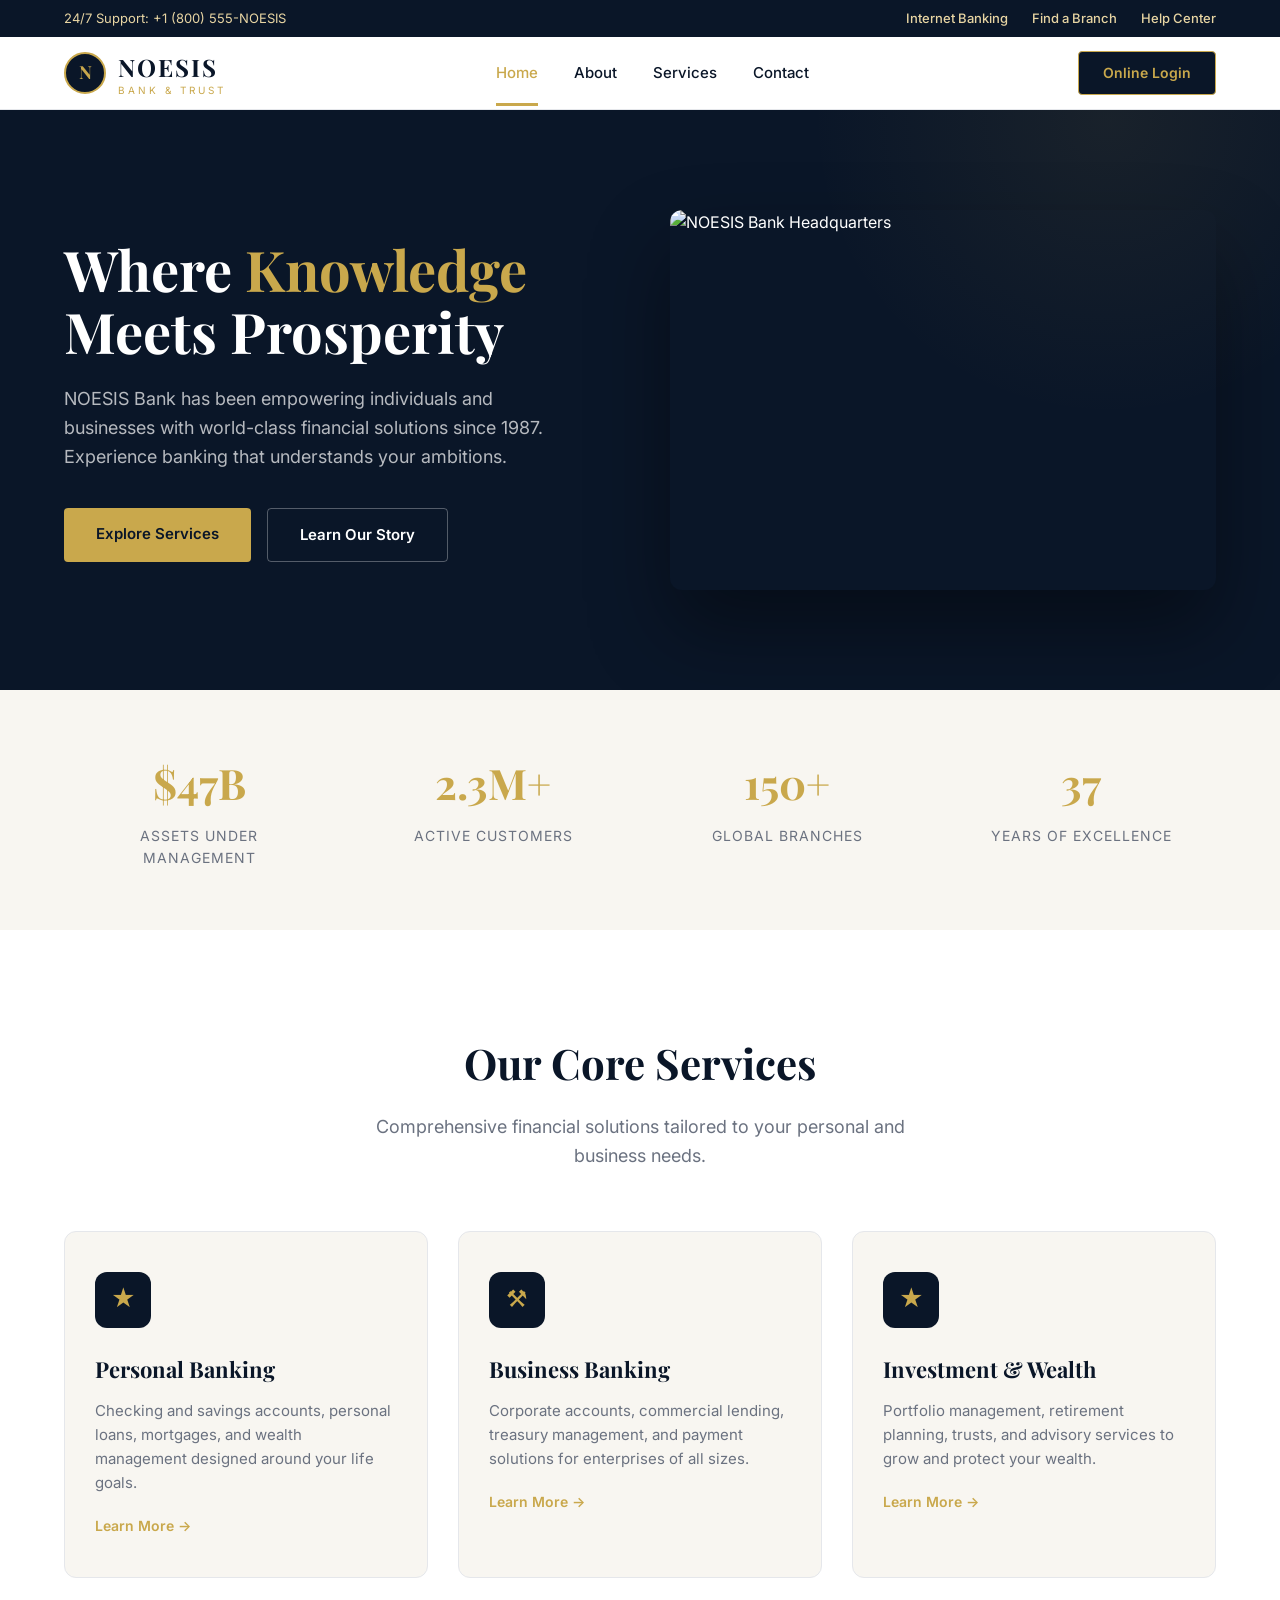
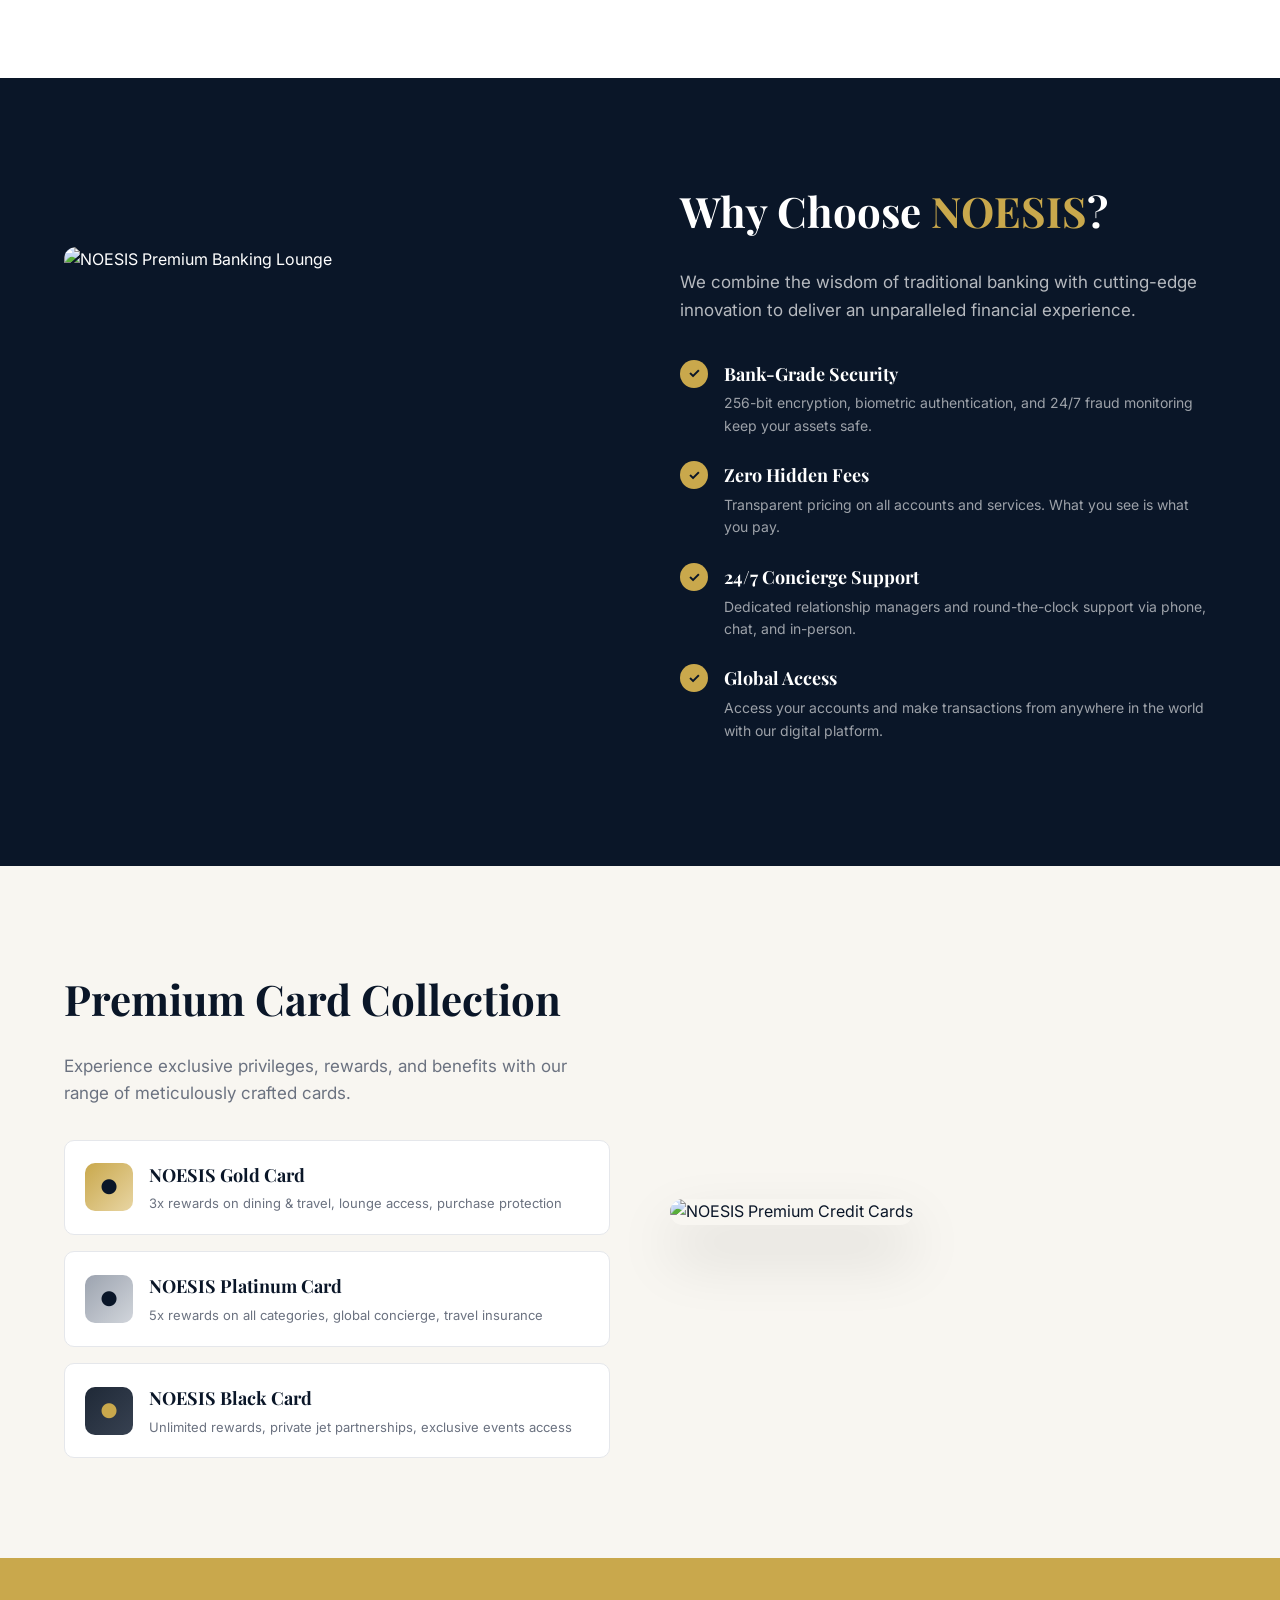
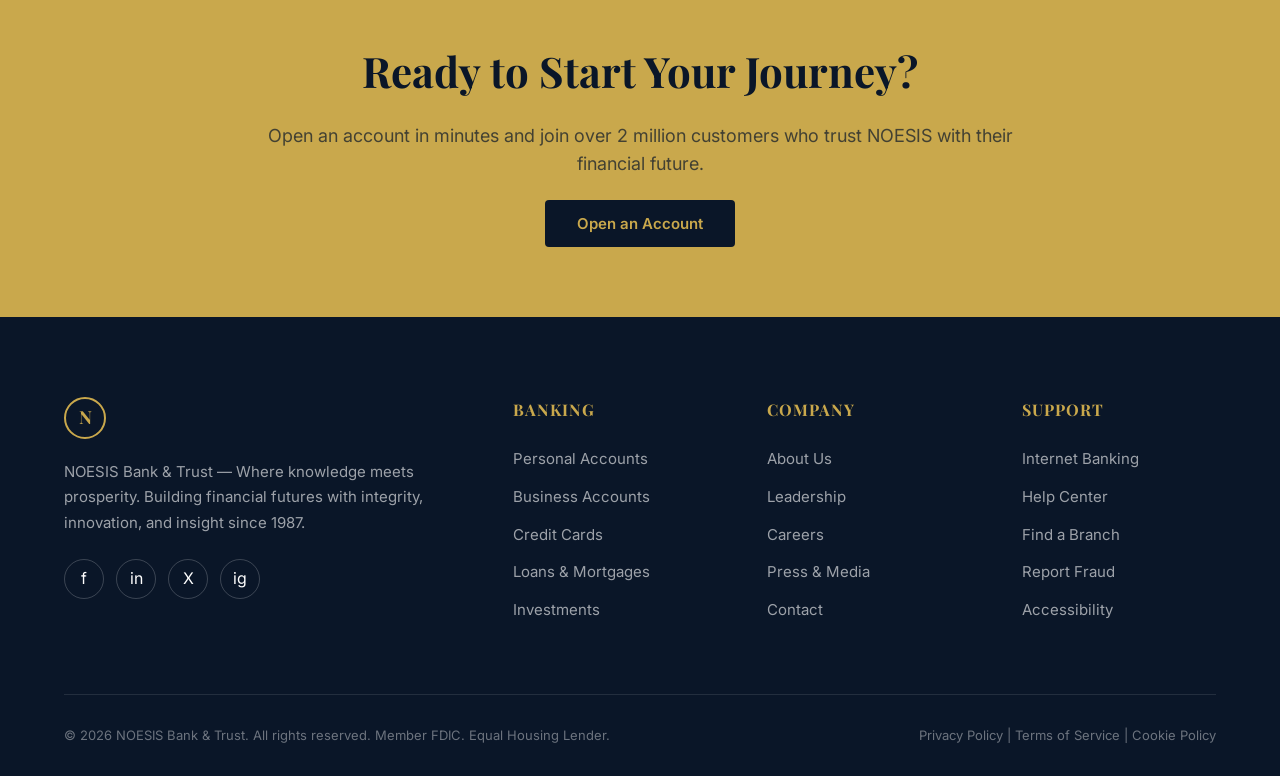
==== index.html @ 294a94d2 "Create index.html" ====
<!DOCTYPE html>
<html lang="en">
<head>
    <meta charset="UTF-8">
    <meta name="viewport" content="width=device-width, initial-scale=1.0">
    <title>NOESIS Bank — Knowledge. Trust. Growth.</title>
    <link href="https://fonts.googleapis.com/css2?family=Playfair+Display:wght@400;600;700&family=Inter:wght@300;400;500;600;700&display=swap" rel="stylesheet">
    <style>
        :root {
            --navy: #0a1628;
            --navy-light: #1a2a4a;
            --gold: #c9a84c;
            --gold-light: #e8d5a3;
            --white: #ffffff;
            --offwhite: #f8f6f1;
            --gray: #6b7280;
            --light-gray: #e5e7eb;
        }
        * { margin: 0; padding: 0; box-sizing: border-box; }
        body { font-family: 'Inter', sans-serif; color: var(--navy); background: var(--white); line-height: 1.6; }
        h1, h2, h3, h4 { font-family: 'Playfair Display', serif; }
        a { text-decoration: none; color: inherit; }

        /* Top Bar */
        .top-bar { background: var(--navy); color: var(--gold-light); padding: 8px 0; font-size: 13px; }
        .top-bar .container { max-width: 1200px; margin: 0 auto; padding: 0 24px; display: flex; justify-content: space-between; align-items: center; }
        .top-bar a { color: var(--gold-light); margin-left: 20px; font-weight: 500; }
        .top-bar a:hover { color: var(--gold); }

        /* Navbar */
        nav { background: var(--white); border-bottom: 1px solid var(--light-gray); position: sticky; top: 0; z-index: 100; }
        nav .container { max-width: 1200px; margin: 0 auto; padding: 0 24px; display: flex; justify-content: space-between; align-items: center; height: 72px; }
        .logo { display: flex; align-items: center; gap: 12px; }
        .logo-icon { width: 42px; height: 42px; background: var(--navy); border-radius: 50%; display: flex; align-items: center; justify-content: center; color: var(--gold); font-weight: 700; font-size: 18px; font-family: 'Playfair Display', serif; border: 2px solid var(--gold); }
        .logo-text { font-family: 'Playfair Display', serif; font-size: 24px; font-weight: 700; color: var(--navy); letter-spacing: 2px; }
        .logo-sub { font-size: 10px; color: var(--gold); letter-spacing: 3px; text-transform: uppercase; margin-top: -4px; }
        .nav-links { display: flex; gap: 36px; list-style: none; }
        .nav-links a { font-weight: 500; font-size: 15px; color: var(--navy); transition: color 0.3s; position: relative; }
        .nav-links a:hover, .nav-links a.active { color: var(--gold); }
        .nav-links a.active::after { content: ''; position: absolute; bottom: -24px; left: 0; right: 0; height: 3px; background: var(--gold); }
        .nav-cta { background: var(--navy); color: var(--gold); padding: 10px 24px; border-radius: 4px; font-weight: 600; font-size: 14px; border: 1px solid var(--gold); transition: all 0.3s; }
        .nav-cta:hover { background: var(--gold); color: var(--navy); }

        /* Hero */
        .hero { background: var(--navy); color: var(--white); padding: 100px 0; position: relative; overflow: hidden; }
        .hero::before { content: ''; position: absolute; top: -50%; right: -10%; width: 600px; height: 600px; background: radial-gradient(circle, rgba(201,168,76,0.08) 0%, transparent 70%); border-radius: 50%; }
        .hero .container { max-width: 1200px; margin: 0 auto; padding: 0 24px; display: grid; grid-template-columns: 1fr 1fr; gap: 60px; align-items: center; }
        .hero-content h1 { font-size: 56px; line-height: 1.1; margin-bottom: 24px; color: var(--white); }
        .hero-content h1 span { color: var(--gold); }
        .hero-content p { font-size: 18px; color: rgba(255,255,255,0.7); margin-bottom: 36px; max-width: 480px; }
        .hero-btns { display: flex; gap: 16px; }
        .btn-primary { background: var(--gold); color: var(--navy); padding: 14px 32px; border-radius: 4px; font-weight: 600; font-size: 15px; border: none; cursor: pointer; transition: all 0.3s; }
        .btn-primary:hover { background: var(--gold-light); transform: translateY(-2px); }
        .btn-secondary { background: transparent; color: var(--white); padding: 14px 32px; border-radius: 4px; font-weight: 600; font-size: 15px; border: 1px solid rgba(255,255,255,0.3); cursor: pointer; transition: all 0.3s; }
        .btn-secondary:hover { border-color: var(--gold); color: var(--gold); }
        .hero-img { border-radius: 12px; overflow: hidden; box-shadow: 0 40px 80px rgba(0,0,0,0.4); }
        .hero-img img { width: 100%; height: 380px; object-fit: cover; display: block; }

        /* Stats Bar */
        .stats-bar { background: var(--offwhite); padding: 40px 0; }
        .stats-bar .container { max-width: 1200px; margin: 0 auto; padding: 0 24px; display: grid; grid-template-columns: repeat(4, 1fr); gap: 24px; }
        .stat-item { text-align: center; padding: 20px; }
        .stat-number { font-family: 'Playfair Display', serif; font-size: 42px; font-weight: 700; color: var(--gold); }
        .stat-label { font-size: 14px; color: var(--gray); margin-top: 8px; text-transform: uppercase; letter-spacing: 1px; }

        /* Services Preview */
        .services-preview { padding: 100px 0; background: var(--white); }
        .services-preview .container { max-width: 1200px; margin: 0 auto; padding: 0 24px; }
        .section-header { text-align: center; margin-bottom: 60px; }
        .section-header h2 { font-size: 42px; margin-bottom: 16px; }
        .section-header p { color: var(--gray); font-size: 18px; max-width: 600px; margin: 0 auto; }
        .services-grid { display: grid; grid-template-columns: repeat(3, 1fr); gap: 30px; }
        .service-card { background: var(--offwhite); padding: 40px 30px; border-radius: 12px; border: 1px solid var(--light-gray); transition: all 0.3s; }
        .service-card:hover { transform: translateY(-8px); box-shadow: 0 20px 40px rgba(0,0,0,0.08); border-color: var(--gold); }
        .service-icon { width: 56px; height: 56px; background: var(--navy); border-radius: 12px; display: flex; align-items: center; justify-content: center; color: var(--gold); font-size: 24px; margin-bottom: 24px; }
        .service-card h3 { font-size: 22px; margin-bottom: 12px; }
        .service-card p { color: var(--gray); font-size: 15px; margin-bottom: 20px; }
        .service-card a { color: var(--gold); font-weight: 600; font-size: 14px; display: flex; align-items: center; gap: 8px; }
        .service-card a:hover { color: var(--navy); }

        /* Why Choose Us */
        .why-us { padding: 100px 0; background: var(--navy); color: var(--white); }
        .why-us .container { max-width: 1200px; margin: 0 auto; padding: 0 24px; display: grid; grid-template-columns: 1fr 1fr; gap: 80px; align-items: center; }
        .why-us-img { border-radius: 12px; overflow: hidden; }
        .why-us-img img { width: 100%; height: 450px; object-fit: cover; display: block; }
        .why-us-content h2 { font-size: 42px; margin-bottom: 24px; }
        .why-us-content h2 span { color: var(--gold); }
        .why-us-content p { color: rgba(255,255,255,0.7); font-size: 17px; margin-bottom: 36px; }
        .feature-list { list-style: none; }
        .feature-list li { display: flex; align-items: flex-start; gap: 16px; margin-bottom: 24px; }
        .feature-check { width: 28px; height: 28px; background: var(--gold); border-radius: 50%; display: flex; align-items: center; justify-content: center; color: var(--navy); font-weight: 700; flex-shrink: 0; font-size: 14px; }
        .feature-list li div h4 { font-size: 18px; margin-bottom: 4px; }
        .feature-list li div p { color: rgba(255,255,255,0.6); font-size: 14px; margin: 0; }

        /* Cards Section */
        .cards-section { padding: 100px 0; background: var(--offwhite); }
        .cards-section .container { max-width: 1200px; margin: 0 auto; padding: 0 24px; }
        .cards-grid { display: grid; grid-template-columns: 1fr 1fr; gap: 60px; align-items: center; }
        .cards-content h2 { font-size: 42px; margin-bottom: 20px; }
        .cards-content p { color: var(--gray); font-size: 17px; margin-bottom: 32px; }
        .card-types { display: flex; flex-direction: column; gap: 16px; }
        .card-type { display: flex; align-items: center; gap: 16px; padding: 20px; background: var(--white); border-radius: 10px; border: 1px solid var(--light-gray); transition: all 0.3s; }
        .card-type:hover { border-color: var(--gold); box-shadow: 0 8px 24px rgba(0,0,0,0.06); }
        .card-type-icon { width: 48px; height: 48px; border-radius: 10px; display: flex; align-items: center; justify-content: center; font-size: 20px; }
        .card-type.gold .card-type-icon { background: linear-gradient(135deg, #c9a84c, #e8d5a3); color: var(--navy); }
        .card-type.platinum .card-type-icon { background: linear-gradient(135deg, #9ca3af, #d1d5db); color: var(--navy); }
        .card-type.black .card-type-icon { background: linear-gradient(135deg, #1f2937, #374151); color: var(--gold); }
        .card-type-info h4 { font-size: 18px; margin-bottom: 4px; }
        .card-type-info p { color: var(--gray); font-size: 13px; margin: 0; }
        .cards-img img { width: 100%; border-radius: 16px; box-shadow: 0 30px 60px rgba(0,0,0,0.15); }

        /* CTA Banner */
        .cta-banner { background: var(--gold); padding: 80px 0; text-align: center; }
        .cta-banner .container { max-width: 800px; margin: 0 auto; padding: 0 24px; }
        .cta-banner h2 { font-size: 42px; color: var(--navy); margin-bottom: 16px; }
        .cta-banner p { color: rgba(10,22,40,0.7); font-size: 18px; margin-bottom: 32px; }
        .cta-banner .btn-primary { background: var(--navy); color: var(--gold); }
        .cta-banner .btn-primary:hover { background: var(--navy-light); }

        /* Footer */
        footer { background: var(--navy); color: var(--white); padding: 80px 0 30px; }
        footer .container { max-width: 1200px; margin: 0 auto; padding: 0 24px; }
        .footer-grid { display: grid; grid-template-columns: 2fr 1fr 1fr 1fr; gap: 60px; margin-bottom: 60px; }
        .footer-brand .logo-icon { margin-bottom: 20px; }
        .footer-brand p { color: rgba(255,255,255,0.6); font-size: 15px; line-height: 1.7; margin-bottom: 24px; }
        .footer-social { display: flex; gap: 12px; }
        .footer-social a { width: 40px; height: 40px; border-radius: 50%; border: 1px solid rgba(255,255,255,0.2); display: flex; align-items: center; justify-content: center; color: var(--white); font-size: 16px; transition: all 0.3s; }
        .footer-social a:hover { background: var(--gold); border-color: var(--gold); color: var(--navy); }
        .footer-col h4 { color: var(--gold); font-size: 16px; margin-bottom: 24px; text-transform: uppercase; letter-spacing: 1px; }
        .footer-col ul { list-style: none; }
        .footer-col ul li { margin-bottom: 12px; }
        .footer-col ul li a { color: rgba(255,255,255,0.6); font-size: 15px; transition: color 0.3s; }
        .footer-col ul li a:hover { color: var(--gold); }
        .footer-bottom { border-top: 1px solid rgba(255,255,255,0.1); padding-top: 30px; display: flex; justify-content: space-between; align-items: center; }
        .footer-bottom p { color: rgba(255,255,255,0.4); font-size: 13px; }

        @media (max-width: 900px) {
            .hero .container, .why-us .container, .cards-grid { grid-template-columns: 1fr; }
            .hero-content h1 { font-size: 36px; }
            .stats-bar .container { grid-template-columns: repeat(2, 1fr); }
            .services-grid { grid-template-columns: 1fr; }
            .footer-grid { grid-template-columns: 1fr 1fr; }
            .nav-links { display: none; }
        }
    </style>
<base target="_blank">
</head>
<body>
    <!-- Top Bar -->
    <div class="top-bar">
        <div class="container">
            <span>24/7 Support: +1 (800) 555-NOESIS</span>
            <div>
                <a href="login.html">Internet Banking</a>
                <a href="contact.html">Find a Branch</a>
                <a href="contact.html">Help Center</a>
            </div>
        </div>
    </div>

    <!-- Navbar -->
    <nav>
        <div class="container">
            <a href="index.html" class="logo">
                <div class="logo-icon">N</div>
                <div>
                    <div class="logo-text">NOESIS</div>
                    <div class="logo-sub">Bank & Trust</div>
                </div>
            </a>
            <ul class="nav-links">
                <li><a href="index.html" class="active">Home</a></li>
                <li><a href="about.html">About</a></li>
                <li><a href="services.html">Services</a></li>
                <li><a href="contact.html">Contact</a></li>
            </ul>
            <a href="login.html" class="nav-cta">Online Login</a>
        </div>
    </nav>

    <!-- Hero -->
    <section class="hero">
        <div class="container">
            <div class="hero-content">
                <h1>Where <span>Knowledge</span> Meets Prosperity</h1>
                <p>NOESIS Bank has been empowering individuals and businesses with world-class financial solutions since 1987. Experience banking that understands your ambitions.</p>
                <div class="hero-btns">
                    <a href="services.html" class="btn-primary">Explore Services</a>
                    <a href="about.html" class="btn-secondary">Learn Our Story</a>
                </div>
            </div>
            <div class="hero-img">
                <img src="https://kimi-web-img.moonshot.cn/img/www.architectmagazine.com/1a86e2ecf1c6e9dda4e0c5e8794da01f11f4c22a.jpg" alt="NOESIS Bank Headquarters">
            </div>
        </div>
    </section>

    <!-- Stats -->
    <section class="stats-bar">
        <div class="container">
            <div class="stat-item">
                <div class="stat-number">$47B</div>
                <div class="stat-label">Assets Under Management</div>
            </div>
            <div class="stat-item">
                <div class="stat-number">2.3M+</div>
                <div class="stat-label">Active Customers</div>
            </div>
            <div class="stat-item">
                <div class="stat-number">150+</div>
                <div class="stat-label">Global Branches</div>
            </div>
            <div class="stat-item">
                <div class="stat-number">37</div>
                <div class="stat-label">Years of Excellence</div>
            </div>
        </div>
    </section>

    <!-- Services Preview -->
    <section class="services-preview">
        <div class="container">
            <div class="section-header">
                <h2>Our Core Services</h2>
                <p>Comprehensive financial solutions tailored to your personal and business needs.</p>
            </div>
            <div class="services-grid">
                <div class="service-card">
                    <div class="service-icon">&#9733;</div>
                    <h3>Personal Banking</h3>
                    <p>Checking and savings accounts, personal loans, mortgages, and wealth management designed around your life goals.</p>
                    <a href="services.html">Learn More &rarr;</a>
                </div>
                <div class="service-card">
                    <div class="service-icon">&#9874;</div>
                    <h3>Business Banking</h3>
                    <p>Corporate accounts, commercial lending, treasury management, and payment solutions for enterprises of all sizes.</p>
                    <a href="services.html">Learn More &rarr;</a>
                </div>
                <div class="service-card">
                    <div class="service-icon">&#9733;</div>
                    <h3>Investment & Wealth</h3>
                    <p>Portfolio management, retirement planning, trusts, and advisory services to grow and protect your wealth.</p>
                    <a href="services.html">Learn More &rarr;</a>
                </div>
            </div>
        </div>
    </section>

    <!-- Why Choose Us -->
    <section class="why-us">
        <div class="container">
            <div class="why-us-img">
                <img src="https://kimi-web-img.moonshot.cn/img/i.insider.com/913a42313bb70ad39f64ea85bb8e4a87279d3d0f" alt="NOESIS Premium Banking Lounge">
            </div>
            <div class="why-us-content">
                <h2>Why Choose <span>NOESIS</span>?</h2>
                <p>We combine the wisdom of traditional banking with cutting-edge innovation to deliver an unparalleled financial experience.</p>
                <ul class="feature-list">
                    <li>
                        <div class="feature-check">&#10003;</div>
                        <div>
                            <h4>Bank-Grade Security</h4>
                            <p>256-bit encryption, biometric authentication, and 24/7 fraud monitoring keep your assets safe.</p>
                        </div>
                    </li>
                    <li>
                        <div class="feature-check">&#10003;</div>
                        <div>
                            <h4>Zero Hidden Fees</h4>
                            <p>Transparent pricing on all accounts and services. What you see is what you pay.</p>
                        </div>
                    </li>
                    <li>
                        <div class="feature-check">&#10003;</div>
                        <div>
                            <h4>24/7 Concierge Support</h4>
                            <p>Dedicated relationship managers and round-the-clock support via phone, chat, and in-person.</p>
                        </div>
                    </li>
                    <li>
                        <div class="feature-check">&#10003;</div>
                        <div>
                            <h4>Global Access</h4>
                            <p>Access your accounts and make transactions from anywhere in the world with our digital platform.</p>
                        </div>
                    </li>
                </ul>
            </div>
        </div>
    </section>

    <!-- Cards Section -->
    <section class="cards-section">
        <div class="container">
            <div class="cards-grid">
                <div class="cards-content">
                    <h2>Premium Card Collection</h2>
                    <p>Experience exclusive privileges, rewards, and benefits with our range of meticulously crafted cards.</p>
                    <div class="card-types">
                        <div class="card-type gold">
                            <div class="card-type-icon">&#9679;</div>
                            <div class="card-type-info">
                                <h4>NOESIS Gold Card</h4>
                                <p>3x rewards on dining & travel, lounge access, purchase protection</p>
                            </div>
                        </div>
                        <div class="card-type platinum">
                            <div class="card-type-icon">&#9679;</div>
                            <div class="card-type-info">
                                <h4>NOESIS Platinum Card</h4>
                                <p>5x rewards on all categories, global concierge, travel insurance</p>
                            </div>
                        </div>
                        <div class="card-type black">
                            <div class="card-type-icon">&#9679;</div>
                            <div class="card-type-info">
                                <h4>NOESIS Black Card</h4>
                                <p>Unlimited rewards, private jet partnerships, exclusive events access</p>
                            </div>
                        </div>
                    </div>
                </div>
                <div class="cards-img">
                    <img src="https://kimi-web-img.moonshot.cn/img/www.shutterstock.com/68e4132daf949d907f4b805378a2d83bc208ff1e.jpg" alt="NOESIS Premium Credit Cards">
                </div>
            </div>
        </div>
    </section>

    <!-- CTA -->
    <section class="cta-banner">
        <div class="container">
            <h2>Ready to Start Your Journey?</h2>
            <p>Open an account in minutes and join over 2 million customers who trust NOESIS with their financial future.</p>
            <a href="login.html" class="btn-primary">Open an Account</a>
        </div>
    </section>

    <!-- Footer -->
    <footer>
        <div class="container">
            <div class="footer-grid">
                <div class="footer-brand">
                    <div class="logo-icon">N</div>
                    <p>NOESIS Bank & Trust — Where knowledge meets prosperity. Building financial futures with integrity, innovation, and insight since 1987.</p>
                    <div class="footer-social">
                        <a href="#">f</a>
                        <a href="#">in</a>
                        <a href="#">X</a>
                        <a href="#">ig</a>
                    </div>
                </div>
                <div class="footer-col">
                    <h4>Banking</h4>
                    <ul>
                        <li><a href="services.html">Personal Accounts</a></li>
                        <li><a href="services.html">Business Accounts</a></li>
                        <li><a href="services.html">Credit Cards</a></li>
                        <li><a href="services.html">Loans & Mortgages</a></li>
                        <li><a href="services.html">Investments</a></li>
                    </ul>
                </div>
                <div class="footer-col">
                    <h4>Company</h4>
                    <ul>
                        <li><a href="about.html">About Us</a></li>
                        <li><a href="about.html">Leadership</a></li>
                        <li><a href="about.html">Careers</a></li>
                        <li><a href="about.html">Press & Media</a></li>
                        <li><a href="contact.html">Contact</a></li>
                    </ul>
                </div>
                <div class="footer-col">
                    <h4>Support</h4>
                    <ul>
                        <li><a href="login.html">Internet Banking</a></li>
                        <li><a href="contact.html">Help Center</a></li>
                        <li><a href="contact.html">Find a Branch</a></li>
                        <li><a href="contact.html">Report Fraud</a></li>
                        <li><a href="contact.html">Accessibility</a></li>
                    </ul>
                </div>
            </div>
            <div class="footer-bottom">
                <p>&copy; 2026 NOESIS Bank & Trust. All rights reserved. Member FDIC. Equal Housing Lender.</p>
                <p>Privacy Policy | Terms of Service | Cookie Policy</p>
            </div>
        </div>
    </footer>
</body>
</html>
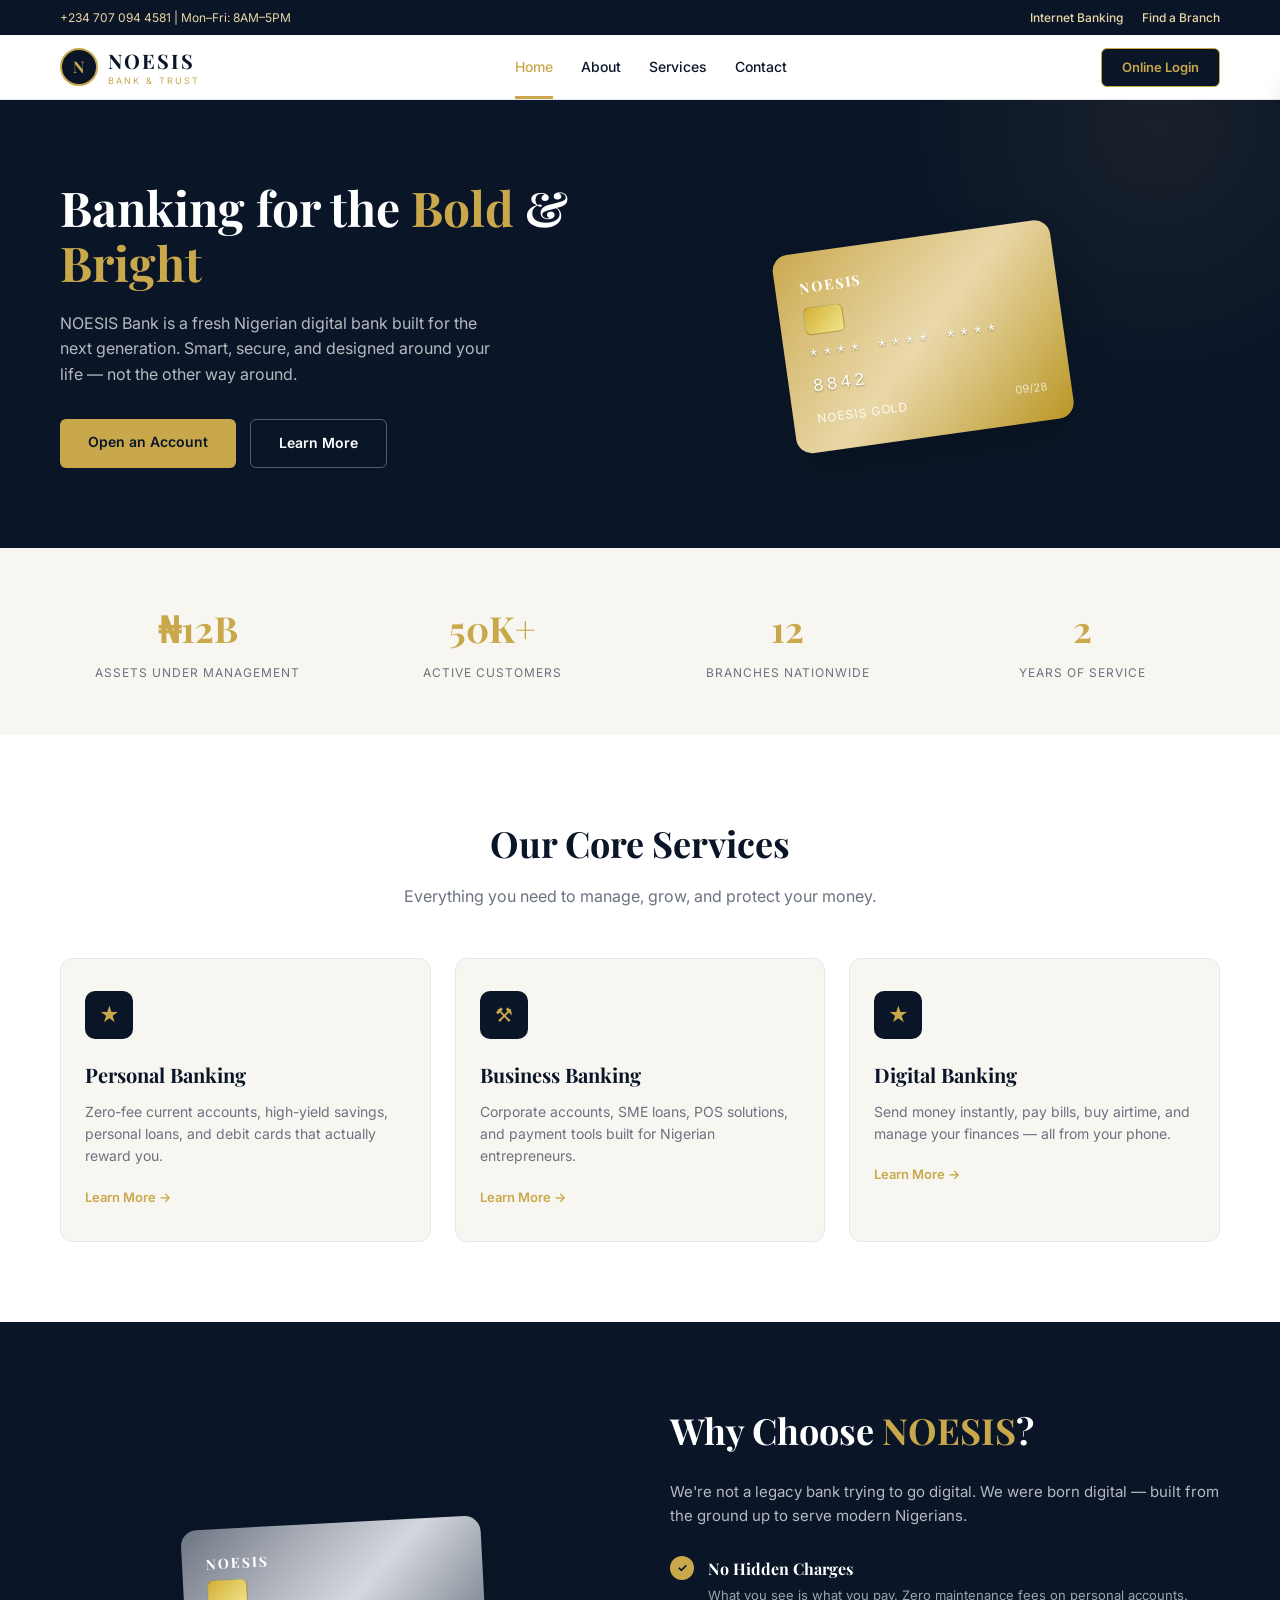
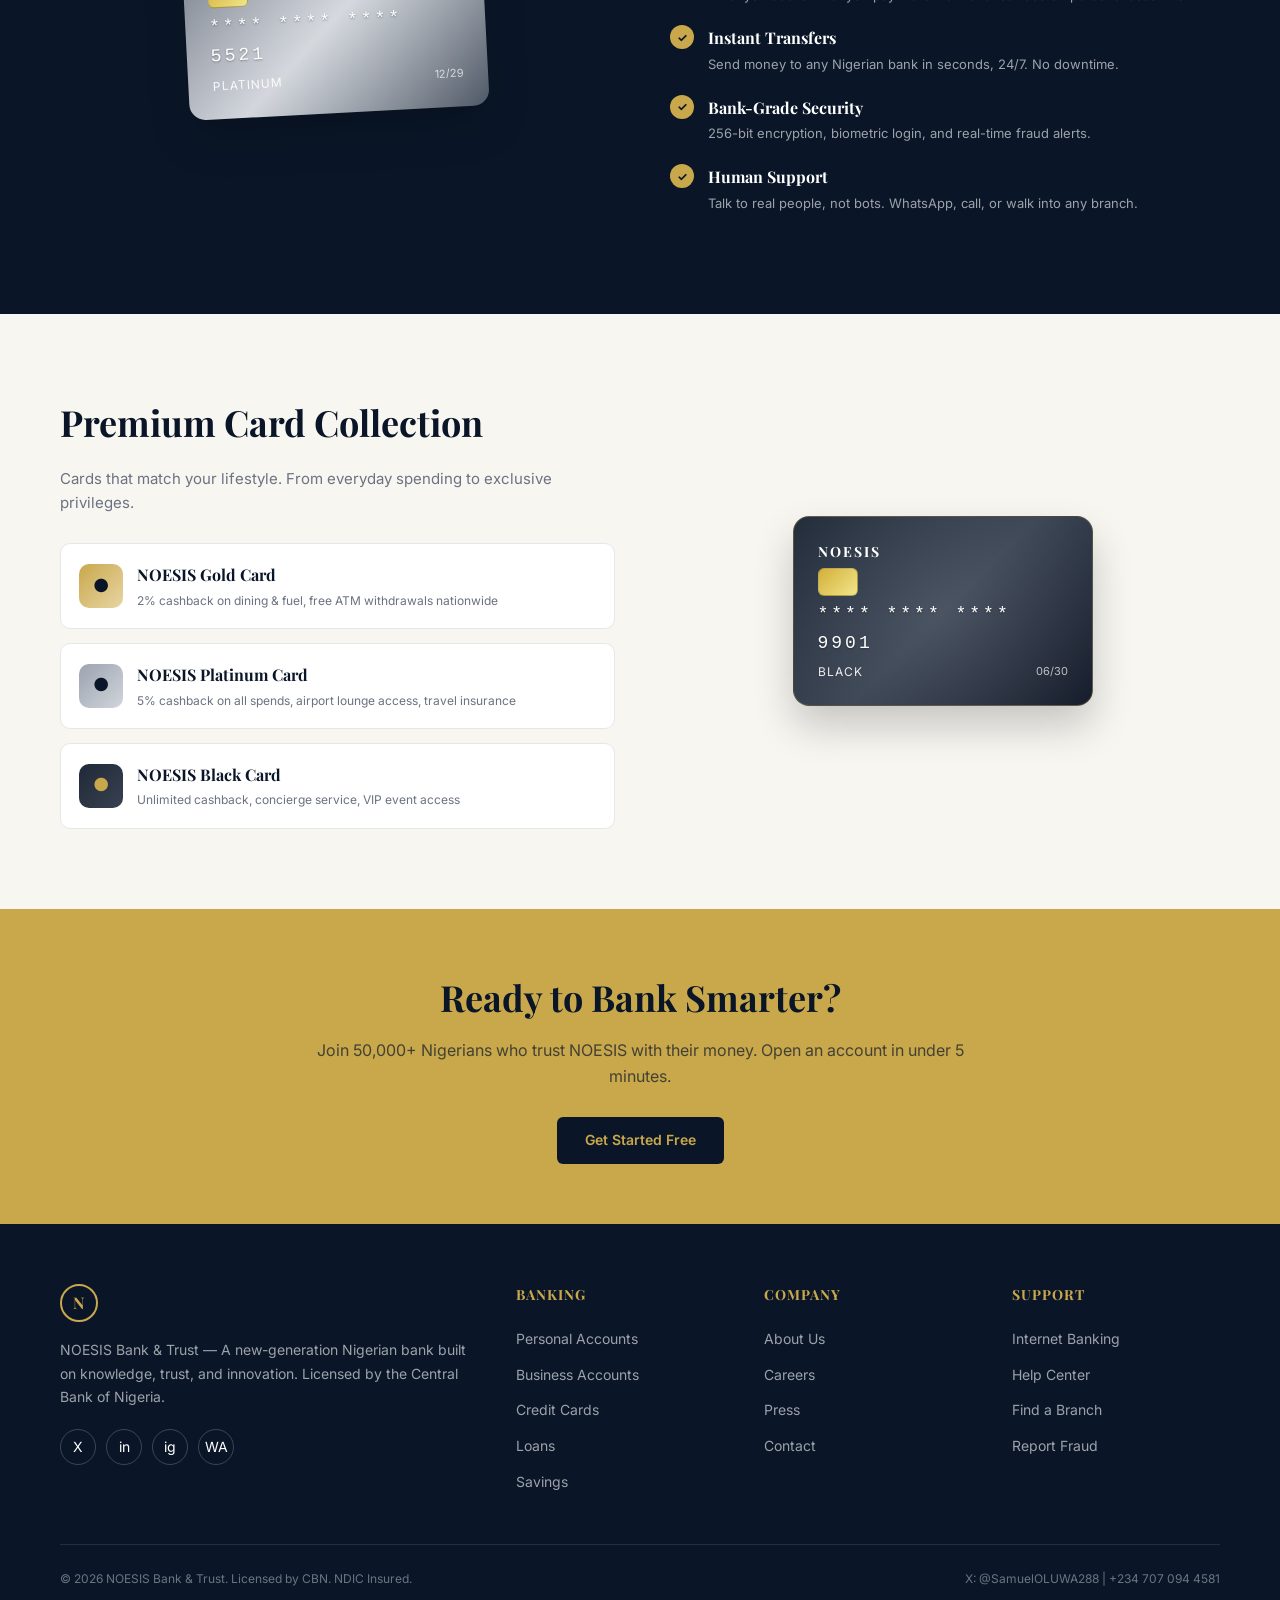
==== commit 07ba43a3: "Update index.html" ====
--- a/index.html
+++ b/index.html
@@ -1,4 +1,3 @@
-
 <!DOCTYPE html>
 <html lang="en">
 <head>
@@ -6,160 +5,96 @@
     <meta name="viewport" content="width=device-width, initial-scale=1.0">
     <title>NOESIS Bank — Knowledge. Trust. Growth.</title>
     <link href="https://fonts.googleapis.com/css2?family=Playfair+Display:wght@400;600;700&family=Inter:wght@300;400;500;600;700&display=swap" rel="stylesheet">
+    <link rel="stylesheet" href="style.css">
     <style>
-        :root {
-            --navy: #0a1628;
-            --navy-light: #1a2a4a;
-            --gold: #c9a84c;
-            --gold-light: #e8d5a3;
-            --white: #ffffff;
-            --offwhite: #f8f6f1;
-            --gray: #6b7280;
-            --light-gray: #e5e7eb;
-        }
-        * { margin: 0; padding: 0; box-sizing: border-box; }
-        body { font-family: 'Inter', sans-serif; color: var(--navy); background: var(--white); line-height: 1.6; }
-        h1, h2, h3, h4 { font-family: 'Playfair Display', serif; }
-        a { text-decoration: none; color: inherit; }
-
-        /* Top Bar */
-        .top-bar { background: var(--navy); color: var(--gold-light); padding: 8px 0; font-size: 13px; }
-        .top-bar .container { max-width: 1200px; margin: 0 auto; padding: 0 24px; display: flex; justify-content: space-between; align-items: center; }
-        .top-bar a { color: var(--gold-light); margin-left: 20px; font-weight: 500; }
-        .top-bar a:hover { color: var(--gold); }
-
-        /* Navbar */
-        nav { background: var(--white); border-bottom: 1px solid var(--light-gray); position: sticky; top: 0; z-index: 100; }
-        nav .container { max-width: 1200px; margin: 0 auto; padding: 0 24px; display: flex; justify-content: space-between; align-items: center; height: 72px; }
-        .logo { display: flex; align-items: center; gap: 12px; }
-        .logo-icon { width: 42px; height: 42px; background: var(--navy); border-radius: 50%; display: flex; align-items: center; justify-content: center; color: var(--gold); font-weight: 700; font-size: 18px; font-family: 'Playfair Display', serif; border: 2px solid var(--gold); }
-        .logo-text { font-family: 'Playfair Display', serif; font-size: 24px; font-weight: 700; color: var(--navy); letter-spacing: 2px; }
-        .logo-sub { font-size: 10px; color: var(--gold); letter-spacing: 3px; text-transform: uppercase; margin-top: -4px; }
-        .nav-links { display: flex; gap: 36px; list-style: none; }
-        .nav-links a { font-weight: 500; font-size: 15px; color: var(--navy); transition: color 0.3s; position: relative; }
-        .nav-links a:hover, .nav-links a.active { color: var(--gold); }
-        .nav-links a.active::after { content: ''; position: absolute; bottom: -24px; left: 0; right: 0; height: 3px; background: var(--gold); }
-        .nav-cta { background: var(--navy); color: var(--gold); padding: 10px 24px; border-radius: 4px; font-weight: 600; font-size: 14px; border: 1px solid var(--gold); transition: all 0.3s; }
-        .nav-cta:hover { background: var(--gold); color: var(--navy); }
-
-        /* Hero */
-        .hero { background: var(--navy); color: var(--white); padding: 100px 0; position: relative; overflow: hidden; }
-        .hero::before { content: ''; position: absolute; top: -50%; right: -10%; width: 600px; height: 600px; background: radial-gradient(circle, rgba(201,168,76,0.08) 0%, transparent 70%); border-radius: 50%; }
-        .hero .container { max-width: 1200px; margin: 0 auto; padding: 0 24px; display: grid; grid-template-columns: 1fr 1fr; gap: 60px; align-items: center; }
-        .hero-content h1 { font-size: 56px; line-height: 1.1; margin-bottom: 24px; color: var(--white); }
+        .hero { background: var(--navy); color: var(--white); padding: 80px 0; position: relative; overflow: hidden; }
+        .hero::before { content: ''; position: absolute; top: -50%; right: -10%; width: 500px; height: 500px; background: radial-gradient(circle, rgba(201,168,76,0.08) 0%, transparent 70%); border-radius: 50%; }
+        .hero .container { max-width: 1200px; margin: 0 auto; padding: 0 20px; display: grid; grid-template-columns: 1fr 1fr; gap: 50px; align-items: center; }
+        .hero-content h1 { font-size: 48px; line-height: 1.15; margin-bottom: 20px; color: var(--white); }
         .hero-content h1 span { color: var(--gold); }
-        .hero-content p { font-size: 18px; color: rgba(255,255,255,0.7); margin-bottom: 36px; max-width: 480px; }
-        .hero-btns { display: flex; gap: 16px; }
-        .btn-primary { background: var(--gold); color: var(--navy); padding: 14px 32px; border-radius: 4px; font-weight: 600; font-size: 15px; border: none; cursor: pointer; transition: all 0.3s; }
-        .btn-primary:hover { background: var(--gold-light); transform: translateY(-2px); }
-        .btn-secondary { background: transparent; color: var(--white); padding: 14px 32px; border-radius: 4px; font-weight: 600; font-size: 15px; border: 1px solid rgba(255,255,255,0.3); cursor: pointer; transition: all 0.3s; }
-        .btn-secondary:hover { border-color: var(--gold); color: var(--gold); }
-        .hero-img { border-radius: 12px; overflow: hidden; box-shadow: 0 40px 80px rgba(0,0,0,0.4); }
-        .hero-img img { width: 100%; height: 380px; object-fit: cover; display: block; }
-
-        /* Stats Bar */
-        .stats-bar { background: var(--offwhite); padding: 40px 0; }
-        .stats-bar .container { max-width: 1200px; margin: 0 auto; padding: 0 24px; display: grid; grid-template-columns: repeat(4, 1fr); gap: 24px; }
-        .stat-item { text-align: center; padding: 20px; }
-        .stat-number { font-family: 'Playfair Display', serif; font-size: 42px; font-weight: 700; color: var(--gold); }
-        .stat-label { font-size: 14px; color: var(--gray); margin-top: 8px; text-transform: uppercase; letter-spacing: 1px; }
-
-        /* Services Preview */
-        .services-preview { padding: 100px 0; background: var(--white); }
-        .services-preview .container { max-width: 1200px; margin: 0 auto; padding: 0 24px; }
-        .section-header { text-align: center; margin-bottom: 60px; }
-        .section-header h2 { font-size: 42px; margin-bottom: 16px; }
-        .section-header p { color: var(--gray); font-size: 18px; max-width: 600px; margin: 0 auto; }
-        .services-grid { display: grid; grid-template-columns: repeat(3, 1fr); gap: 30px; }
-        .service-card { background: var(--offwhite); padding: 40px 30px; border-radius: 12px; border: 1px solid var(--light-gray); transition: all 0.3s; }
-        .service-card:hover { transform: translateY(-8px); box-shadow: 0 20px 40px rgba(0,0,0,0.08); border-color: var(--gold); }
-        .service-icon { width: 56px; height: 56px; background: var(--navy); border-radius: 12px; display: flex; align-items: center; justify-content: center; color: var(--gold); font-size: 24px; margin-bottom: 24px; }
-        .service-card h3 { font-size: 22px; margin-bottom: 12px; }
-        .service-card p { color: var(--gray); font-size: 15px; margin-bottom: 20px; }
-        .service-card a { color: var(--gold); font-weight: 600; font-size: 14px; display: flex; align-items: center; gap: 8px; }
+        .hero-content p { font-size: 16px; color: rgba(255,255,255,0.7); margin-bottom: 32px; max-width: 450px; }
+        .hero-btns { display: flex; gap: 14px; flex-wrap: wrap; }
+        .hero-visual { display: flex; justify-content: center; align-items: center; }
+        .hero-card-showcase { position: relative; width: 280px; height: 180px; }
+        .hero-card-showcase .css-card { position: absolute; transition: transform 0.3s; }
+        .hero-card-showcase .css-card:nth-child(1) { transform: rotate(-8deg) translateX(-20px); z-index: 3; }
+        .hero-card-showcase .css-card:nth-child(2) { transform: rotate(0deg) translateY(10px); z-index: 2; }
+        .hero-card-showcase .css-card:nth-child(3) { transform: rotate(8deg) translateX(20px); z-index: 1; }
+
+        .stats-bar { background: var(--offwhite); padding: 36px 0; }
+        .stats-bar .container { max-width: 1200px; margin: 0 auto; padding: 0 20px; display: grid; grid-template-columns: repeat(4, 1fr); gap: 20px; }
+        .stat-item { text-align: center; padding: 16px; }
+        .stat-number { font-family: 'Playfair Display', serif; font-size: 36px; font-weight: 700; color: var(--gold); }
+        .stat-label { font-size: 12px; color: var(--gray); margin-top: 6px; text-transform: uppercase; letter-spacing: 1px; }
+
+        .services-preview { padding: 80px 0; background: var(--white); }
+        .services-preview .container { max-width: 1200px; margin: 0 auto; padding: 0 20px; }
+        .services-grid { display: grid; grid-template-columns: repeat(3, 1fr); gap: 24px; }
+        .service-card { background: var(--offwhite); padding: 32px 24px; border-radius: 12px; border: 1px solid var(--light-gray); transition: all 0.3s; }
+        .service-card:hover { transform: translateY(-6px); box-shadow: 0 16px 32px rgba(0,0,0,0.08); border-color: var(--gold); }
+        .service-icon { width: 48px; height: 48px; background: var(--navy); border-radius: 10px; display: flex; align-items: center; justify-content: center; color: var(--gold); font-size: 20px; margin-bottom: 20px; }
+        .service-card h3 { font-size: 20px; margin-bottom: 10px; }
+        .service-card p { color: var(--gray); font-size: 14px; margin-bottom: 16px; }
+        .service-card a { color: var(--gold); font-weight: 600; font-size: 13px; }
         .service-card a:hover { color: var(--navy); }
 
-        /* Why Choose Us */
-        .why-us { padding: 100px 0; background: var(--navy); color: var(--white); }
-        .why-us .container { max-width: 1200px; margin: 0 auto; padding: 0 24px; display: grid; grid-template-columns: 1fr 1fr; gap: 80px; align-items: center; }
-        .why-us-img { border-radius: 12px; overflow: hidden; }
-        .why-us-img img { width: 100%; height: 450px; object-fit: cover; display: block; }
-        .why-us-content h2 { font-size: 42px; margin-bottom: 24px; }
+        .why-us { padding: 80px 0; background: var(--navy); color: var(--white); }
+        .why-us .container { max-width: 1200px; margin: 0 auto; padding: 0 20px; display: grid; grid-template-columns: 1fr 1fr; gap: 60px; align-items: center; }
+        .why-us-visual { display: flex; justify-content: center; }
+        .why-us-visual .css-card { transform: rotate(-3deg); }
+        .why-us-content h2 { font-size: 36px; margin-bottom: 20px; }
         .why-us-content h2 span { color: var(--gold); }
-        .why-us-content p { color: rgba(255,255,255,0.7); font-size: 17px; margin-bottom: 36px; }
+        .why-us-content p { color: rgba(255,255,255,0.7); font-size: 15px; margin-bottom: 28px; }
         .feature-list { list-style: none; }
-        .feature-list li { display: flex; align-items: flex-start; gap: 16px; margin-bottom: 24px; }
-        .feature-check { width: 28px; height: 28px; background: var(--gold); border-radius: 50%; display: flex; align-items: center; justify-content: center; color: var(--navy); font-weight: 700; flex-shrink: 0; font-size: 14px; }
-        .feature-list li div h4 { font-size: 18px; margin-bottom: 4px; }
-        .feature-list li div p { color: rgba(255,255,255,0.6); font-size: 14px; margin: 0; }
-
-        /* Cards Section */
-        .cards-section { padding: 100px 0; background: var(--offwhite); }
-        .cards-section .container { max-width: 1200px; margin: 0 auto; padding: 0 24px; }
-        .cards-grid { display: grid; grid-template-columns: 1fr 1fr; gap: 60px; align-items: center; }
-        .cards-content h2 { font-size: 42px; margin-bottom: 20px; }
-        .cards-content p { color: var(--gray); font-size: 17px; margin-bottom: 32px; }
-        .card-types { display: flex; flex-direction: column; gap: 16px; }
-        .card-type { display: flex; align-items: center; gap: 16px; padding: 20px; background: var(--white); border-radius: 10px; border: 1px solid var(--light-gray); transition: all 0.3s; }
-        .card-type:hover { border-color: var(--gold); box-shadow: 0 8px 24px rgba(0,0,0,0.06); }
-        .card-type-icon { width: 48px; height: 48px; border-radius: 10px; display: flex; align-items: center; justify-content: center; font-size: 20px; }
+        .feature-list li { display: flex; align-items: flex-start; gap: 14px; margin-bottom: 20px; }
+        .feature-check { width: 24px; height: 24px; background: var(--gold); border-radius: 50%; display: flex; align-items: center; justify-content: center; color: var(--navy); font-weight: 700; flex-shrink: 0; font-size: 12px; }
+        .feature-list li div h4 { font-size: 16px; margin-bottom: 3px; }
+        .feature-list li div p { color: rgba(255,255,255,0.6); font-size: 13px; margin: 0; }
+
+        .cards-section { padding: 80px 0; background: var(--offwhite); }
+        .cards-section .container { max-width: 1200px; margin: 0 auto; padding: 0 20px; }
+        .cards-grid { display: grid; grid-template-columns: 1fr 1fr; gap: 50px; align-items: center; }
+        .cards-content h2 { font-size: 36px; margin-bottom: 16px; }
+        .cards-content p { color: var(--gray); font-size: 15px; margin-bottom: 28px; }
+        .card-types { display: flex; flex-direction: column; gap: 14px; }
+        .card-type { display: flex; align-items: center; gap: 14px; padding: 18px; background: var(--white); border-radius: 10px; border: 1px solid var(--light-gray); transition: all 0.3s; }
+        .card-type:hover { border-color: var(--gold); box-shadow: 0 6px 20px rgba(0,0,0,0.06); }
+        .card-type-icon { width: 44px; height: 44px; border-radius: 10px; display: flex; align-items: center; justify-content: center; font-size: 18px; }
         .card-type.gold .card-type-icon { background: linear-gradient(135deg, #c9a84c, #e8d5a3); color: var(--navy); }
         .card-type.platinum .card-type-icon { background: linear-gradient(135deg, #9ca3af, #d1d5db); color: var(--navy); }
         .card-type.black .card-type-icon { background: linear-gradient(135deg, #1f2937, #374151); color: var(--gold); }
-        .card-type-info h4 { font-size: 18px; margin-bottom: 4px; }
-        .card-type-info p { color: var(--gray); font-size: 13px; margin: 0; }
-        .cards-img img { width: 100%; border-radius: 16px; box-shadow: 0 30px 60px rgba(0,0,0,0.15); }
-
-        /* CTA Banner */
-        .cta-banner { background: var(--gold); padding: 80px 0; text-align: center; }
-        .cta-banner .container { max-width: 800px; margin: 0 auto; padding: 0 24px; }
-        .cta-banner h2 { font-size: 42px; color: var(--navy); margin-bottom: 16px; }
-        .cta-banner p { color: rgba(10,22,40,0.7); font-size: 18px; margin-bottom: 32px; }
-        .cta-banner .btn-primary { background: var(--navy); color: var(--gold); }
-        .cta-banner .btn-primary:hover { background: var(--navy-light); }
-
-        /* Footer */
-        footer { background: var(--navy); color: var(--white); padding: 80px 0 30px; }
-        footer .container { max-width: 1200px; margin: 0 auto; padding: 0 24px; }
-        .footer-grid { display: grid; grid-template-columns: 2fr 1fr 1fr 1fr; gap: 60px; margin-bottom: 60px; }
-        .footer-brand .logo-icon { margin-bottom: 20px; }
-        .footer-brand p { color: rgba(255,255,255,0.6); font-size: 15px; line-height: 1.7; margin-bottom: 24px; }
-        .footer-social { display: flex; gap: 12px; }
-        .footer-social a { width: 40px; height: 40px; border-radius: 50%; border: 1px solid rgba(255,255,255,0.2); display: flex; align-items: center; justify-content: center; color: var(--white); font-size: 16px; transition: all 0.3s; }
-        .footer-social a:hover { background: var(--gold); border-color: var(--gold); color: var(--navy); }
-        .footer-col h4 { color: var(--gold); font-size: 16px; margin-bottom: 24px; text-transform: uppercase; letter-spacing: 1px; }
-        .footer-col ul { list-style: none; }
-        .footer-col ul li { margin-bottom: 12px; }
-        .footer-col ul li a { color: rgba(255,255,255,0.6); font-size: 15px; transition: color 0.3s; }
-        .footer-col ul li a:hover { color: var(--gold); }
-        .footer-bottom { border-top: 1px solid rgba(255,255,255,0.1); padding-top: 30px; display: flex; justify-content: space-between; align-items: center; }
-        .footer-bottom p { color: rgba(255,255,255,0.4); font-size: 13px; }
-
-        @media (max-width: 900px) {
+        .card-type-info h4 { font-size: 16px; margin-bottom: 3px; }
+        .card-type-info p { color: var(--gray); font-size: 12px; margin: 0; }
+        .cards-visual { display: flex; justify-content: center; }
+
+        .cta-banner { background: var(--gold); padding: 60px 0; text-align: center; }
+        .cta-banner .container { max-width: 700px; margin: 0 auto; padding: 0 20px; }
+        .cta-banner h2 { font-size: 36px; color: var(--navy); margin-bottom: 12px; }
+        .cta-banner p { color: rgba(10,22,40,0.7); font-size: 16px; margin-bottom: 28px; }
+
+        @media (max-width: 768px) {
             .hero .container, .why-us .container, .cards-grid { grid-template-columns: 1fr; }
-            .hero-content h1 { font-size: 36px; }
+            .hero-content h1 { font-size: 32px; }
+            .hero-visual { margin-top: 30px; }
             .stats-bar .container { grid-template-columns: repeat(2, 1fr); }
             .services-grid { grid-template-columns: 1fr; }
-            .footer-grid { grid-template-columns: 1fr 1fr; }
-            .nav-links { display: none; }
+            .why-us-visual { margin-bottom: 30px; }
+            .cards-visual { margin-top: 30px; }
         }
     </style>
 <base target="_blank">
 </head>
 <body>
-    <!-- Top Bar -->
     <div class="top-bar">
         <div class="container">
-            <span>24/7 Support: +1 (800) 555-NOESIS</span>
+            <span>+234 707 094 4581 | Mon–Fri: 8AM–5PM</span>
             <div>
                 <a href="login.html">Internet Banking</a>
                 <a href="contact.html">Find a Branch</a>
-                <a href="contact.html">Help Center</a>
             </div>
         </div>
     </div>
 
-    <!-- Navbar -->
     <nav>
         <div class="container">
             <a href="index.html" class="logo">
@@ -176,114 +111,142 @@
                 <li><a href="contact.html">Contact</a></li>
             </ul>
             <a href="login.html" class="nav-cta">Online Login</a>
+            <button class="mobile-menu-btn" onclick="toggleMenu()">
+                <span></span><span></span><span></span>
+            </button>
+        </div>
+        <div class="mobile-nav" id="mobileNav">
+            <a href="index.html" class="active">Home</a>
+            <a href="about.html">About</a>
+            <a href="services.html">Services</a>
+            <a href="contact.html">Contact</a>
+            <a href="login.html">Online Login</a>
         </div>
     </nav>
 
-    <!-- Hero -->
     <section class="hero">
         <div class="container">
             <div class="hero-content">
-                <h1>Where <span>Knowledge</span> Meets Prosperity</h1>
-                <p>NOESIS Bank has been empowering individuals and businesses with world-class financial solutions since 1987. Experience banking that understands your ambitions.</p>
+                <h1>Banking for the <span>Bold</span> & <span>Bright</span></h1>
+                <p>NOESIS Bank is a fresh Nigerian digital bank built for the next generation. Smart, secure, and designed around your life — not the other way around.</p>
                 <div class="hero-btns">
-                    <a href="services.html" class="btn-primary">Explore Services</a>
-                    <a href="about.html" class="btn-secondary">Learn Our Story</a>
-                </div>
-            </div>
-            <div class="hero-img">
-                <img src="https://kimi-web-img.moonshot.cn/img/www.architectmagazine.com/1a86e2ecf1c6e9dda4e0c5e8794da01f11f4c22a.jpg" alt="NOESIS Bank Headquarters">
-            </div>
-        </div>
-    </section>
-
-    <!-- Stats -->
+                    <a href="signup.html" class="btn-primary">Open an Account</a>
+                    <a href="about.html" class="btn-secondary">Learn More</a>
+                </div>
+            </div>
+            <div class="hero-visual">
+                <div class="hero-card-showcase">
+                    <div class="css-card css-card-gold">
+                        <div class="css-card-content">
+                            <div class="css-card-logo">NOESIS</div>
+                            <div class="css-card-chip"></div>
+                            <div class="css-card-number">**** **** **** 8842</div>
+                            <div class="css-card-bottom">
+                                <div class="css-card-name">NOESIS GOLD</div>
+                                <div class="css-card-expiry">09/28</div>
+                            </div>
+                        </div>
+                    </div>
+                </div>
+            </div>
+        </div>
+    </section>
+
     <section class="stats-bar">
         <div class="container">
             <div class="stat-item">
-                <div class="stat-number">$47B</div>
+                <div class="stat-number">₦12B</div>
                 <div class="stat-label">Assets Under Management</div>
             </div>
             <div class="stat-item">
-                <div class="stat-number">2.3M+</div>
+                <div class="stat-number">50K+</div>
                 <div class="stat-label">Active Customers</div>
             </div>
             <div class="stat-item">
-                <div class="stat-number">150+</div>
-                <div class="stat-label">Global Branches</div>
+                <div class="stat-number">12</div>
+                <div class="stat-label">Branches Nationwide</div>
             </div>
             <div class="stat-item">
-                <div class="stat-number">37</div>
-                <div class="stat-label">Years of Excellence</div>
-            </div>
-        </div>
-    </section>
-
-    <!-- Services Preview -->
+                <div class="stat-number">2</div>
+                <div class="stat-label">Years of Service</div>
+            </div>
+        </div>
+    </section>
+
     <section class="services-preview">
         <div class="container">
             <div class="section-header">
                 <h2>Our Core Services</h2>
-                <p>Comprehensive financial solutions tailored to your personal and business needs.</p>
+                <p>Everything you need to manage, grow, and protect your money.</p>
             </div>
             <div class="services-grid">
                 <div class="service-card">
                     <div class="service-icon">&#9733;</div>
                     <h3>Personal Banking</h3>
-                    <p>Checking and savings accounts, personal loans, mortgages, and wealth management designed around your life goals.</p>
+                    <p>Zero-fee current accounts, high-yield savings, personal loans, and debit cards that actually reward you.</p>
                     <a href="services.html">Learn More &rarr;</a>
                 </div>
                 <div class="service-card">
                     <div class="service-icon">&#9874;</div>
                     <h3>Business Banking</h3>
-                    <p>Corporate accounts, commercial lending, treasury management, and payment solutions for enterprises of all sizes.</p>
+                    <p>Corporate accounts, SME loans, POS solutions, and payment tools built for Nigerian entrepreneurs.</p>
                     <a href="services.html">Learn More &rarr;</a>
                 </div>
                 <div class="service-card">
                     <div class="service-icon">&#9733;</div>
-                    <h3>Investment & Wealth</h3>
-                    <p>Portfolio management, retirement planning, trusts, and advisory services to grow and protect your wealth.</p>
+                    <h3>Digital Banking</h3>
+                    <p>Send money instantly, pay bills, buy airtime, and manage your finances — all from your phone.</p>
                     <a href="services.html">Learn More &rarr;</a>
                 </div>
             </div>
         </div>
     </section>
 
-    <!-- Why Choose Us -->
     <section class="why-us">
         <div class="container">
-            <div class="why-us-img">
-                <img src="https://kimi-web-img.moonshot.cn/img/i.insider.com/913a42313bb70ad39f64ea85bb8e4a87279d3d0f" alt="NOESIS Premium Banking Lounge">
+            <div class="why-us-visual">
+                <div class="css-card css-card-platinum" style="max-width:300px;height:190px;">
+                    <div class="css-card-content">
+                        <div class="css-card-logo">NOESIS</div>
+                        <div class="css-card-chip"></div>
+                        <div class="css-card-number">**** **** **** 5521</div>
+                        <div class="css-card-bottom">
+                            <div class="css-card-name">PLATINUM</div>
+                            <div class="css-card-expiry">12/29</div>
+                        </div>
+                    </div>
+                </div>
             </div>
             <div class="why-us-content">
                 <h2>Why Choose <span>NOESIS</span>?</h2>
-                <p>We combine the wisdom of traditional banking with cutting-edge innovation to deliver an unparalleled financial experience.</p>
+                <p>We're not a legacy bank trying to go digital. We were born digital — built from the ground up to serve modern Nigerians.</p>
                 <ul class="feature-list">
                     <li>
                         <div class="feature-check">&#10003;</div>
                         <div>
-                            <h4>Bank-Grade Security</h4>
-                            <p>256-bit encryption, biometric authentication, and 24/7 fraud monitoring keep your assets safe.</p>
+                            <h4>No Hidden Charges</h4>
+                            <p>What you see is what you pay. Zero maintenance fees on personal accounts.</p>
                         </div>
                     </li>
                     <li>
                         <div class="feature-check">&#10003;</div>
                         <div>
-                            <h4>Zero Hidden Fees</h4>
-                            <p>Transparent pricing on all accounts and services. What you see is what you pay.</p>
+                            <h4>Instant Transfers</h4>
+                            <p>Send money to any Nigerian bank in seconds, 24/7. No downtime.</p>
                         </div>
                     </li>
                     <li>
                         <div class="feature-check">&#10003;</div>
                         <div>
-                            <h4>24/7 Concierge Support</h4>
-                            <p>Dedicated relationship managers and round-the-clock support via phone, chat, and in-person.</p>
+                            <h4>Bank-Grade Security</h4>
+                            <p>256-bit encryption, biometric login, and real-time fraud alerts.</p>
                         </div>
                     </li>
                     <li>
                         <div class="feature-check">&#10003;</div>
                         <div>
-                            <h4>Global Access</h4>
-                            <p>Access your accounts and make transactions from anywhere in the world with our digital platform.</p>
+                            <h4>Human Support</h4>
+                            <p>Talk to real people, not bots. WhatsApp, call, or walk into any branch.</p>
                         </div>
                     </li>
                 </ul>
@@ -291,65 +254,72 @@
         </div>
     </section>
 
-    <!-- Cards Section -->
     <section class="cards-section">
         <div class="container">
             <div class="cards-grid">
                 <div class="cards-content">
                     <h2>Premium Card Collection</h2>
-                    <p>Experience exclusive privileges, rewards, and benefits with our range of meticulously crafted cards.</p>
+                    <p>Cards that match your lifestyle. From everyday spending to exclusive privileges.</p>
                     <div class="card-types">
                         <div class="card-type gold">
                             <div class="card-type-icon">&#9679;</div>
                             <div class="card-type-info">
                                 <h4>NOESIS Gold Card</h4>
-                                <p>3x rewards on dining & travel, lounge access, purchase protection</p>
+                                <p>2% cashback on dining & fuel, free ATM withdrawals nationwide</p>
                             </div>
                         </div>
                         <div class="card-type platinum">
                             <div class="card-type-icon">&#9679;</div>
                             <div class="card-type-info">
                                 <h4>NOESIS Platinum Card</h4>
-                                <p>5x rewards on all categories, global concierge, travel insurance</p>
+                                <p>5% cashback on all spends, airport lounge access, travel insurance</p>
                             </div>
                         </div>
                         <div class="card-type black">
                             <div class="card-type-icon">&#9679;</div>
                             <div class="card-type-info">
                                 <h4>NOESIS Black Card</h4>
-                                <p>Unlimited rewards, private jet partnerships, exclusive events access</p>
-                            </div>
-                        </div>
-                    </div>
-                </div>
-                <div class="cards-img">
-                    <img src="https://kimi-web-img.moonshot.cn/img/www.shutterstock.com/68e4132daf949d907f4b805378a2d83bc208ff1e.jpg" alt="NOESIS Premium Credit Cards">
-                </div>
-            </div>
-        </div>
-    </section>
-
-    <!-- CTA -->
+                                <p>Unlimited cashback, concierge service, VIP event access</p>
+                            </div>
+                        </div>
+                    </div>
+                </div>
+                <div class="cards-visual">
+                    <div class="css-card css-card-black" style="max-width:300px;height:190px;">
+                        <div class="css-card-content">
+                            <div class="css-card-logo">NOESIS</div>
+                            <div class="css-card-chip"></div>
+                            <div class="css-card-number">**** **** **** 9901</div>
+                            <div class="css-card-bottom">
+                                <div class="css-card-name">BLACK</div>
+                                <div class="css-card-expiry">06/30</div>
+                            </div>
+                        </div>
+                    </div>
+                </div>
+            </div>
+        </div>
+    </section>
+
     <section class="cta-banner">
         <div class="container">
-            <h2>Ready to Start Your Journey?</h2>
-            <p>Open an account in minutes and join over 2 million customers who trust NOESIS with their financial future.</p>
-            <a href="login.html" class="btn-primary">Open an Account</a>
-        </div>
-    </section>
-
-    <!-- Footer -->
+            <h2>Ready to Bank Smarter?</h2>
+            <p>Join 50,000+ Nigerians who trust NOESIS with their money. Open an account in under 5 minutes.</p>
+            <a href="signup.html" class="btn-primary" style="background:var(--navy);color:var(--gold);">Get Started Free</a>
+        </div>
+    </section>
+
     <footer>
         <div class="container">
             <div class="footer-grid">
                 <div class="footer-brand">
                     <div class="logo-icon">N</div>
-                    <p>NOESIS Bank & Trust — Where knowledge meets prosperity. Building financial futures with integrity, innovation, and insight since 1987.</p>
+                    <p>NOESIS Bank & Trust — A new-generation Nigerian bank built on knowledge, trust, and innovation. Licensed by the Central Bank of Nigeria.</p>
                     <div class="footer-social">
-                        <a href="#">f</a>
+                        <a href="https://x.com/SamuelOLUWA288">X</a>
                         <a href="#">in</a>
-                        <a href="#">X</a>
                         <a href="#">ig</a>
+                        <a href="https://wa.me/2347070944581">WA</a>
                     </div>
                 </div>
                 <div class="footer-col">
@@ -358,17 +328,16 @@
                         <li><a href="services.html">Personal Accounts</a></li>
                         <li><a href="services.html">Business Accounts</a></li>
                         <li><a href="services.html">Credit Cards</a></li>
-                        <li><a href="services.html">Loans & Mortgages</a></li>
-                        <li><a href="services.html">Investments</a></li>
+                        <li><a href="services.html">Loans</a></li>
+                        <li><a href="services.html">Savings</a></li>
                     </ul>
                 </div>
                 <div class="footer-col">
                     <h4>Company</h4>
                     <ul>
                         <li><a href="about.html">About Us</a></li>
-                        <li><a href="about.html">Leadership</a></li>
                         <li><a href="about.html">Careers</a></li>
-                        <li><a href="about.html">Press & Media</a></li>
+                        <li><a href="about.html">Press</a></li>
                         <li><a href="contact.html">Contact</a></li>
                     </ul>
                 </div>
@@ -379,15 +348,34 @@
                         <li><a href="contact.html">Help Center</a></li>
                         <li><a href="contact.html">Find a Branch</a></li>
                         <li><a href="contact.html">Report Fraud</a></li>
-                        <li><a href="contact.html">Accessibility</a></li>
                     </ul>
                 </div>
             </div>
             <div class="footer-bottom">
-                <p>&copy; 2026 NOESIS Bank & Trust. All rights reserved. Member FDIC. Equal Housing Lender.</p>
-                <p>Privacy Policy | Terms of Service | Cookie Policy</p>
+                <p>&copy; 2026 NOESIS Bank & Trust. Licensed by CBN. NDIC Insured.</p>
+                <p class="footer-x-handle">X: @SamuelOLUWA288 | +234 707 094 4581</p>
             </div>
         </div>
     </footer>
+
+    <div class="toast" id="toast"></div>
+
+    <script>
+        function toggleMenu() {
+            document.getElementById('mobileNav').classList.toggle('active');
+        }
+        function showToast(msg) {
+            const t = document.getElementById('toast');
+            t.textContent = msg;
+            t.classList.add('show');
+            setTimeout(() => t.classList.remove('show'), 3000);
+        }
+        // Check auth status
+        const user = JSON.parse(localStorage.getItem('noesisUser'));
+        if (user && user.name) {
+            document.querySelector('.nav-cta').textContent = 'My Account';
+            document.querySelector('.nav-cta').href = 'dashboard.html';
+        }
+    </script>
 </body>
 </html>
--- a/style.css
+++ b/style.css
@@ -0,0 +1,147 @@
+/* NOESIS Bank - Shared Styles */
+:root {
+    --navy: #0a1628;
+    --navy-light: #1a2a4a;
+    --gold: #c9a84c;
+    --gold-light: #e8d5a3;
+    --white: #ffffff;
+    --offwhite: #f8f6f1;
+    --gray: #6b7280;
+    --light-gray: #e5e7eb;
+    --success: #10b981;
+    --danger: #dc2626;
+    --warning: #f59e0b;
+}
+* { margin: 0; padding: 0; box-sizing: border-box; }
+html { scroll-behavior: smooth; }
+body { font-family: 'Inter', sans-serif; color: var(--navy); background: var(--white); line-height: 1.6; }
+h1, h2, h3, h4 { font-family: 'Playfair Display', serif; }
+a { text-decoration: none; color: inherit; }
+
+/* Top Bar */
+.top-bar { background: var(--navy); color: var(--gold-light); padding: 8px 0; font-size: 12px; }
+.top-bar .container { max-width: 1200px; margin: 0 auto; padding: 0 20px; display: flex; justify-content: space-between; align-items: center; flex-wrap: wrap; gap: 8px; }
+.top-bar a { color: var(--gold-light); margin-left: 16px; font-weight: 500; font-size: 12px; }
+.top-bar a:hover { color: var(--gold); }
+
+/* Navbar */
+nav { background: var(--white); border-bottom: 1px solid var(--light-gray); position: sticky; top: 0; z-index: 100; }
+nav .container { max-width: 1200px; margin: 0 auto; padding: 0 20px; display: flex; justify-content: space-between; align-items: center; height: 64px; }
+.logo { display: flex; align-items: center; gap: 10px; }
+.logo-icon { width: 38px; height: 38px; background: var(--navy); border-radius: 50%; display: flex; align-items: center; justify-content: center; color: var(--gold); font-weight: 700; font-size: 16px; font-family: 'Playfair Display', serif; border: 2px solid var(--gold); }
+.logo-text { font-family: 'Playfair Display', serif; font-size: 20px; font-weight: 700; color: var(--navy); letter-spacing: 2px; }
+.logo-sub { font-size: 9px; color: var(--gold); letter-spacing: 2px; text-transform: uppercase; margin-top: -3px; }
+.nav-links { display: flex; gap: 28px; list-style: none; }
+.nav-links a { font-weight: 500; font-size: 14px; color: var(--navy); transition: color 0.3s; position: relative; padding: 4px 0; }
+.nav-links a:hover, .nav-links a.active { color: var(--gold); }
+.nav-links a.active::after { content: ''; position: absolute; bottom: -20px; left: 0; right: 0; height: 3px; background: var(--gold); }
+.nav-cta { background: var(--navy); color: var(--gold); padding: 8px 20px; border-radius: 6px; font-weight: 600; font-size: 13px; border: 1px solid var(--gold); transition: all 0.3s; }
+.nav-cta:hover { background: var(--gold); color: var(--navy); }
+
+/* Mobile Menu */
+.mobile-menu-btn { display: none; flex-direction: column; gap: 5px; cursor: pointer; padding: 8px; background: none; border: none; }
+.mobile-menu-btn span { width: 24px; height: 2px; background: var(--navy); transition: all 0.3s; }
+.mobile-nav { display: none; position: absolute; top: 64px; left: 0; right: 0; background: var(--white); border-bottom: 1px solid var(--light-gray); padding: 20px; box-shadow: 0 10px 30px rgba(0,0,0,0.1); }
+.mobile-nav.active { display: block; }
+.mobile-nav a { display: block; padding: 12px 0; font-weight: 500; color: var(--navy); border-bottom: 1px solid var(--light-gray); }
+.mobile-nav a:last-child { border-bottom: none; }
+.mobile-nav a.active { color: var(--gold); }
+
+/* Buttons */
+.btn-primary { background: var(--gold); color: var(--navy); padding: 12px 28px; border-radius: 6px; font-weight: 600; font-size: 14px; border: none; cursor: pointer; transition: all 0.3s; display: inline-block; text-align: center; }
+.btn-primary:hover { background: var(--gold-light); transform: translateY(-2px); }
+.btn-secondary { background: transparent; color: var(--white); padding: 12px 28px; border-radius: 6px; font-weight: 600; font-size: 14px; border: 1px solid rgba(255,255,255,0.3); cursor: pointer; transition: all 0.3s; display: inline-block; text-align: center; }
+.btn-secondary:hover { border-color: var(--gold); color: var(--gold); }
+.btn-dark { background: var(--navy); color: var(--gold); padding: 12px 28px; border-radius: 6px; font-weight: 600; font-size: 14px; border: 1px solid var(--gold); cursor: pointer; transition: all 0.3s; display: inline-block; text-align: center; }
+.btn-dark:hover { background: var(--gold); color: var(--navy); }
+
+/* Section Headers */
+.section-header { text-align: center; margin-bottom: 48px; }
+.section-header h2 { font-size: 36px; margin-bottom: 12px; }
+.section-header p { color: var(--gray); font-size: 16px; max-width: 550px; margin: 0 auto; }
+
+/* Page Header */
+.page-header { background: var(--navy); color: var(--white); padding: 80px 0 60px; text-align: center; position: relative; }
+.page-header .container { max-width: 800px; margin: 0 auto; padding: 0 20px; position: relative; z-index: 1; }
+.page-header h1 { font-size: 42px; margin-bottom: 12px; }
+.page-header h1 span { color: var(--gold); }
+.page-header p { color: rgba(255,255,255,0.7); font-size: 16px; }
+.breadcrumb { display: flex; justify-content: center; gap: 10px; margin-top: 20px; font-size: 13px; color: rgba(255,255,255,0.5); }
+.breadcrumb a { color: var(--gold-light); }
+.breadcrumb a:hover { color: var(--gold); }
+
+/* Footer */
+footer { background: var(--navy); color: var(--white); padding: 60px 0 24px; }
+footer .container { max-width: 1200px; margin: 0 auto; padding: 0 20px; }
+.footer-grid { display: grid; grid-template-columns: 2fr 1fr 1fr 1fr; gap: 40px; margin-bottom: 40px; }
+.footer-brand .logo-icon { margin-bottom: 16px; }
+.footer-brand p { color: rgba(255,255,255,0.6); font-size: 14px; line-height: 1.7; margin-bottom: 20px; }
+.footer-social { display: flex; gap: 10px; }
+.footer-social a { width: 36px; height: 36px; border-radius: 50%; border: 1px solid rgba(255,255,255,0.2); display: flex; align-items: center; justify-content: center; color: var(--white); font-size: 14px; transition: all 0.3s; }
+.footer-social a:hover { background: var(--gold); border-color: var(--gold); color: var(--navy); }
+.footer-col h4 { color: var(--gold); font-size: 14px; margin-bottom: 20px; text-transform: uppercase; letter-spacing: 1px; }
+.footer-col ul { list-style: none; }
+.footer-col ul li { margin-bottom: 10px; }
+.footer-col ul li a { color: rgba(255,255,255,0.6); font-size: 14px; transition: color 0.3s; }
+.footer-col ul li a:hover { color: var(--gold); }
+.footer-bottom { border-top: 1px solid rgba(255,255,255,0.1); padding-top: 24px; display: flex; justify-content: space-between; align-items: center; flex-wrap: wrap; gap: 8px; }
+.footer-bottom p { color: rgba(255,255,255,0.4); font-size: 12px; }
+.footer-x-handle { color: var(--gold-light); font-size: 12px; }
+
+/* Form Styles */
+.form-group { margin-bottom: 18px; }
+.form-group label { display: block; font-size: 13px; font-weight: 600; margin-bottom: 6px; color: var(--navy); }
+.form-group input, .form-group select, .form-group textarea { width: 100%; padding: 12px 14px; border: 1px solid var(--light-gray); border-radius: 8px; font-family: 'Inter', sans-serif; font-size: 14px; background: var(--white); transition: all 0.3s; }
+.form-group input:focus, .form-group select:focus, .form-group textarea:focus { outline: none; border-color: var(--gold); box-shadow: 0 0 0 3px rgba(201,168,76,0.15); }
+.form-group textarea { resize: vertical; min-height: 100px; }
+.form-row { display: grid; grid-template-columns: 1fr 1fr; gap: 14px; }
+.form-error { color: var(--danger); font-size: 12px; margin-top: 4px; display: none; }
+.form-error.show { display: block; }
+
+/* Cards (CSS-generated, no images needed) */
+.css-card { width: 100%; max-width: 320px; height: 200px; border-radius: 16px; position: relative; overflow: hidden; box-shadow: 0 20px 40px rgba(0,0,0,0.2); }
+.css-card::before { content: ''; position: absolute; top: -50%; right: -50%; width: 200%; height: 200%; background: radial-gradient(circle, rgba(255,255,255,0.1) 0%, transparent 60%); }
+.css-card-gold { background: linear-gradient(135deg, #c9a84c 0%, #e8d5a3 50%, #b8941f 100%); }
+.css-card-platinum { background: linear-gradient(135deg, #6b7280 0%, #d1d5db 50%, #4b5563 100%); }
+.css-card-black { background: linear-gradient(135deg, #1f2937 0%, #374151 50%, #111827 100%); border: 1px solid rgba(201,168,76,0.3); }
+.css-card-content { padding: 24px; height: 100%; display: flex; flex-direction: column; justify-content: space-between; position: relative; z-index: 1; }
+.css-card-chip { width: 40px; height: 28px; background: linear-gradient(135deg, #d4af37, #f0e68c); border-radius: 6px; border: 1px solid rgba(0,0,0,0.2); }
+.css-card-number { font-family: 'Courier New', monospace; font-size: 18px; letter-spacing: 3px; color: var(--white); text-shadow: 0 1px 2px rgba(0,0,0,0.3); }
+.css-card-bottom { display: flex; justify-content: space-between; align-items: flex-end; }
+.css-card-name { font-size: 12px; color: rgba(255,255,255,0.9); text-transform: uppercase; letter-spacing: 1px; }
+.css-card-expiry { font-size: 11px; color: rgba(255,255,255,0.7); }
+.css-card-logo { font-family: 'Playfair Display', serif; font-size: 14px; font-weight: 700; color: var(--white); letter-spacing: 2px; }
+
+/* Alert */
+.alert-box { background: #fef3c7; border: 1px solid #f59e0b; border-radius: 10px; padding: 14px 18px; margin-bottom: 20px; display: flex; align-items: flex-start; gap: 10px; }
+.alert-box-icon { color: #d97706; font-size: 16px; flex-shrink: 0; margin-top: 2px; }
+.alert-box p { font-size: 12px; color: #92400e; margin: 0; line-height: 1.5; }
+.alert-success { background: #d1fae5; border-color: var(--success); }
+.alert-success .alert-box-icon { color: var(--success); }
+.alert-success p { color: #065f46; }
+.alert-error { background: #fee2e2; border-color: var(--danger); }
+.alert-error .alert-box-icon { color: var(--danger); }
+.alert-error p { color: #991b1b; }
+
+/* Toast */
+.toast { position: fixed; top: 80px; right: 20px; background: var(--navy); color: var(--gold); padding: 14px 24px; border-radius: 10px; font-size: 14px; font-weight: 500; box-shadow: 0 10px 30px rgba(0,0,0,0.2); z-index: 1000; transform: translateX(150%); transition: transform 0.4s ease; border: 1px solid var(--gold); }
+.toast.show { transform: translateX(0); }
+
+/* Responsive */
+@media (max-width: 768px) {
+    .nav-links, .nav-cta { display: none; }
+    .mobile-menu-btn { display: flex; }
+    .section-header h2 { font-size: 28px; }
+    .page-header h1 { font-size: 32px; }
+    .page-header { padding: 60px 0 40px; }
+    .footer-grid { grid-template-columns: 1fr 1fr; gap: 30px; }
+    .footer-bottom { flex-direction: column; text-align: center; }
+    .form-row { grid-template-columns: 1fr; }
+    .top-bar .container { justify-content: center; text-align: center; }
+    .top-bar a { margin: 0 8px; }
+}
+@media (max-width: 480px) {
+    .footer-grid { grid-template-columns: 1fr; }
+    .section-header h2 { font-size: 24px; }
+    .hero-content h1 { font-size: 28px !important; }
+}
